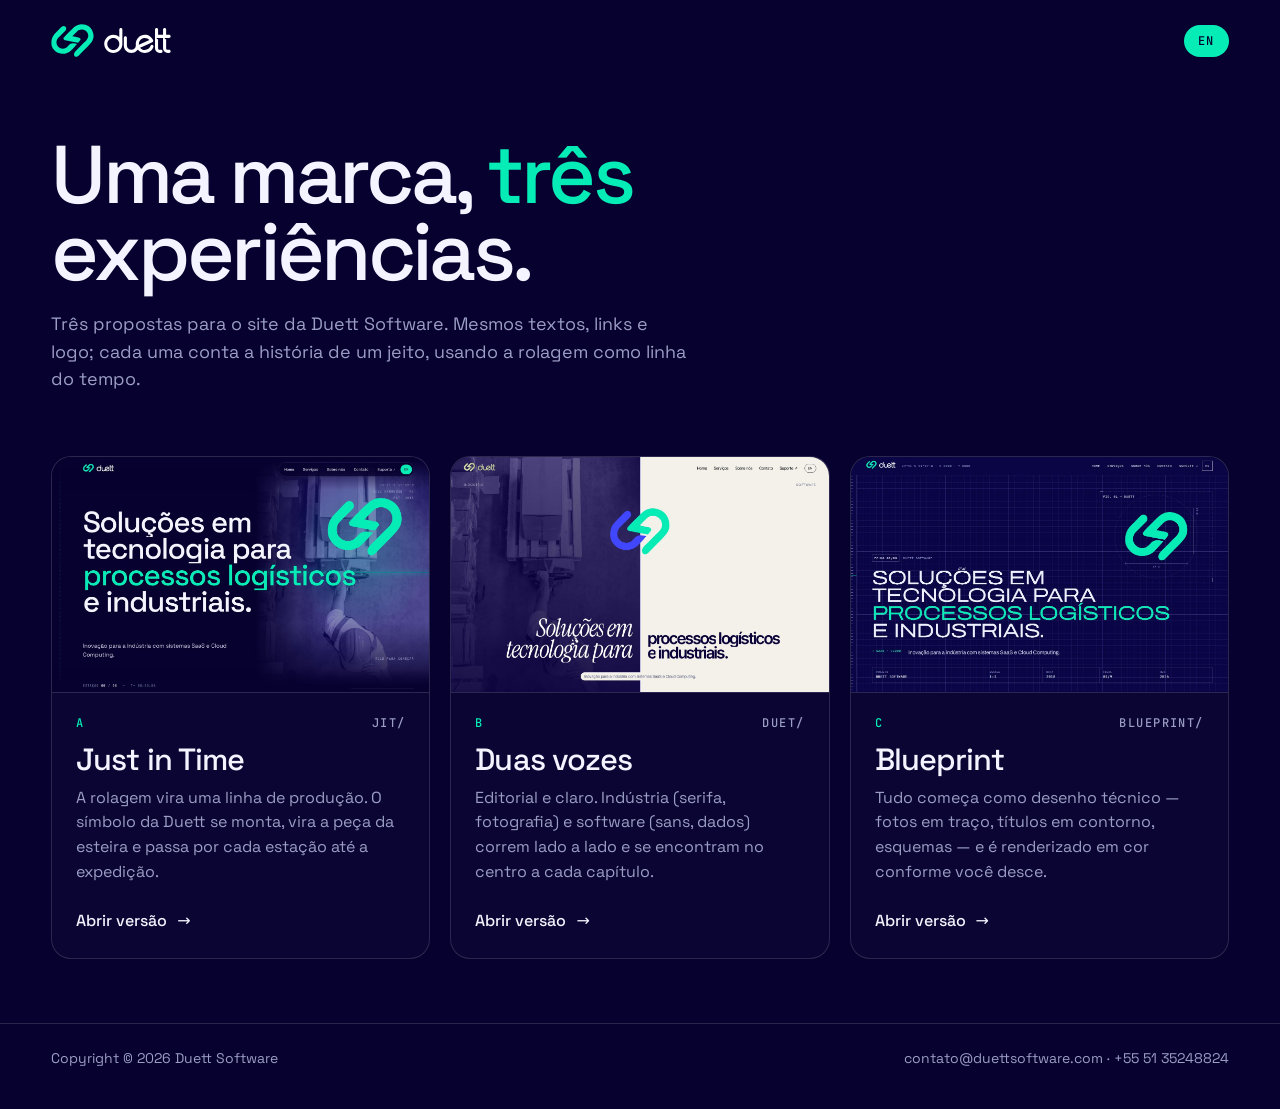
==== index.html @ bbc28833 "Recreate duettsoftware.com as three scroll-driven experiences Same copy, links, contacts and logo as" ====
<!doctype html>
<html lang="pt-BR">
<head>
  <meta charset="utf-8">
  <meta name="viewport" content="width=device-width, initial-scale=1, viewport-fit=cover">
  <title>Duett Software — três versões</title>
  <meta name="description" content="Três propostas de site para a Duett Software: Just in Time, Duas vozes e Blueprint.">
  <meta name="theme-color" content="#07012f">
  <link rel="icon" href="assets/img/favicon.png">
  <link rel="stylesheet" href="assets/fonts/fonts.css">
  <style>
    :root { --navy: #07012f; --ink: #f3f4ff; --muted: #9a9dc4; --line: rgba(243, 244, 255, .14); --mint: #06ecb7; --blue: #4146ff; --ease: cubic-bezier(.2, .7, .1, 1); }
    *, *::before, *::after { box-sizing: border-box; }
    body { margin: 0; min-height: 100svh; background: var(--navy); color: var(--ink); font: 400 16px/1.55 'Space Grotesk', system-ui, sans-serif; -webkit-font-smoothing: antialiased; }
    a { color: inherit; }
    header { display: flex; justify-content: space-between; align-items: center; padding: 24px clamp(16px, 4vw, 56px); }
    header .brand { width: 120px; }
    header svg { width: 100%; height: auto; display: block; }
    .lang { font: 500 12px/1 'JetBrains Mono', monospace; letter-spacing: .12em; background: var(--mint); color: var(--navy); border: 0; border-radius: 999px; padding: 10px 14px; cursor: pointer; }
    .lang:hover { background: var(--ink); }
    .lang:focus-visible, a:focus-visible { outline: 2px solid var(--mint); outline-offset: 4px; }
    main { padding: clamp(24px, 6vh, 64px) clamp(16px, 4vw, 56px) 64px; }
    h1 { font-weight: 500; font-size: clamp(40px, 6.4vw, 108px); line-height: .94; letter-spacing: -.045em; margin: 0 0 20px; max-width: 14ch; }
    h1 em { font-style: normal; color: var(--mint); }
    .intro { color: var(--muted); max-width: 58ch; font-size: clamp(17px, 1.4vw, 20px); margin: 0 0 clamp(40px, 7vh, 80px); }
    .grid { display: grid; grid-template-columns: repeat(3, 1fr); gap: 20px; }
    .v { position: relative; display: flex; flex-direction: column; text-decoration: none; border: 1px solid var(--line); border-radius: 20px; overflow: hidden; background: rgba(255, 255, 255, .02); transition: border-color .5s var(--ease), transform .6s var(--ease); }
    .v:hover { border-color: var(--mint); transform: translateY(-6px); }
    .v figure { margin: 0; aspect-ratio: 16 / 10; overflow: hidden; border-bottom: 1px solid var(--line); }
    .v img { width: 100%; height: 100%; object-fit: cover; object-position: top; display: block; transition: transform 1.2s var(--ease); }
    .v:hover img { transform: scale(1.05); }
    .v .body { padding: 24px; display: flex; flex-direction: column; gap: 10px; flex: 1; }
    .v .k { font: 500 12px/1 'JetBrains Mono', monospace; letter-spacing: .12em; text-transform: uppercase; color: var(--muted); display: flex; justify-content: space-between; }
    .v .k b { color: var(--mint); font-weight: 500; }
    .v h2 { font-weight: 500; font-size: clamp(26px, 2.4vw, 36px); letter-spacing: -.03em; line-height: 1; margin: 6px 0 0; }
    .v p { color: var(--muted); margin: 0; }
    .v .go { margin-top: auto; padding-top: 14px; display: inline-flex; gap: 10px; align-items: center; font-weight: 500; }
    .v .go span { transition: transform .45s var(--ease); }
    .v:hover .go span { transform: translateX(6px); }
    footer { padding: 24px clamp(16px, 4vw, 56px) 40px; color: var(--muted); font-size: 14px; display: flex; justify-content: space-between; gap: 16px; flex-wrap: wrap; border-top: 1px solid var(--line); }
    footer a { text-decoration: none; }
    footer a:hover { color: var(--mint); }
    @media (max-width: 900px) { .grid { grid-template-columns: 1fr; } }
    @media (prefers-reduced-motion: reduce) { * { transition: none !important; } }
  </style>
</head>
<body>
  <header>
    <a class="brand" id="brand" href="https://www.duettsoftware.com/" aria-label="Duett Software"></a>
    <button class="lang" type="button" id="lang"></button>
  </header>
  <main>
    <h1 id="title"></h1>
    <p class="intro" id="intro"></p>
    <div class="grid" id="grid"></div>
  </main>
  <footer><span>Copyright © 2026 Duett Software</span><span><a href="mailto:contato@duettsoftware.com">contato@duettsoftware.com</a> · <a href="tel:+555135248824">+55 51 35248824</a></span></footer>

  <script src="assets/shared/logo.js"></script>
  <script>
    (function () {
      var q = new URLSearchParams(location.search).get('lang'), lang = q;
      if (lang !== 'en' && lang !== 'pt') { try { lang = localStorage.getItem('duett-lang'); } catch (e) {} }
      if (lang !== 'en') lang = 'pt';
      var t = {
        pt: { title: 'Uma marca, <em>três</em> experiências.', intro: 'Três propostas para o site da Duett Software. Mesmos textos, links e logo; cada uma conta a história de um jeito, usando a rolagem como linha do tempo.', open: 'Abrir versão', lang: 'EN', langLabel: 'Switch to English', htmlLang: 'pt-BR',
          v: [
            ['jit', 'A', 'Just in Time', 'A rolagem vira uma linha de produção. O símbolo da Duett se monta, vira a peça da esteira e passa por cada estação até a expedição.'],
            ['duet', 'B', 'Duas vozes', 'Editorial e claro. Indústria (serifa, fotografia) e software (sans, dados) correm lado a lado e se encontram no centro a cada capítulo.'],
            ['blueprint', 'C', 'Blueprint', 'Tudo começa como desenho técnico — fotos em traço, títulos em contorno, esquemas — e é renderizado em cor conforme você desce.']
          ] },
        en: { title: 'One brand, <em>three</em> experiences.', intro: 'Three proposals for the Duett Software website. Same copy, links and logo; each one tells the story differently, using scroll as its timeline.', open: 'Open version', lang: 'PT', langLabel: 'Mudar para português', htmlLang: 'en',
          v: [
            ['jit', 'A', 'Just in Time', 'Scrolling becomes a production line. The Duett mark assembles itself, becomes the part on the conveyor and passes every station on its way to shipping.'],
            ['duet', 'B', 'Two voices', 'Light and editorial. Industry (serif, photography) and software (sans, data) run side by side and meet in the middle at every chapter.'],
            ['blueprint', 'C', 'Blueprint', 'Everything starts as a technical drawing — line-art photos, outlined type, schematics — and renders into full colour as you scroll.']
          ] }
      }[lang];
      document.documentElement.lang = t.htmlLang;
      document.getElementById('brand').innerHTML = duettLogo();
      document.getElementById('title').innerHTML = t.title;
      document.getElementById('intro').textContent = t.intro;
      var b = document.getElementById('lang');
      b.textContent = t.lang; b.setAttribute('aria-label', t.langLabel);
      b.addEventListener('click', function () {
        var n = lang === 'en' ? 'pt' : 'en';
        try { localStorage.setItem('duett-lang', n); } catch (e) {}
        location.search = '?lang=' + n;
      });
      document.getElementById('grid').innerHTML = t.v.map(function (v) {
        return '<a class="v" href="' + v[0] + '/?lang=' + lang + '"><figure><img src="assets/img/previews/' + v[0] + '.jpg" alt="" loading="lazy"></figure>' +
          '<div class="body"><span class="k"><b>' + v[1] + '</b><span>' + v[0] + '/</span></span><h2>' + v[2] + '</h2><p>' + v[3] + '</p><span class="go">' + t.open + ' <span>→</span></span></div></a>';
      }).join('');
    })();
  </script>
</body>
</html>
---- assets/fonts/fonts.css ----
/* Fontes auto-hospedadas (Google Fonts, licença SIL OFL). */
@font-face { font-family: 'Archivo'; font-style: normal; font-stretch: 62% 125%; font-weight: 300 800; font-display: swap; src: url(Archivo-normal-300-800-latin-ext.woff2) format('woff2'); unicode-range: U+0100-02BA, U+02BD-02C5, U+02C7-02CC, U+02CE-02D7, U+02DD-02FF, U+0304, U+0308, U+0329, U+1D00-1DBF, U+1E00-1E9F, U+1EF2-1EFF, U+2020, U+20A0-20AB, U+20AD-20C0, U+2113, U+2C60-2C7F, U+A720-A7FF; }
@font-face { font-family: 'Archivo'; font-style: normal; font-stretch: 62% 125%; font-weight: 300 800; font-display: swap; src: url(Archivo-normal-300-800-latin.woff2) format('woff2'); unicode-range: U+0000-00FF, U+0131, U+0152-0153, U+02BB-02BC, U+02C6, U+02DA, U+02DC, U+0304, U+0308, U+0329, U+2000-206F, U+20AC, U+2122, U+2191, U+2193, U+2212, U+2215, U+FEFF, U+FFFD; }
@font-face { font-family: 'IBM Plex Mono'; font-style: normal; font-weight: 400; font-display: swap; src: url(IBMPlexMono-normal-400-latin-ext.woff2) format('woff2'); unicode-range: U+0100-02BA, U+02BD-02C5, U+02C7-02CC, U+02CE-02D7, U+02DD-02FF, U+0304, U+0308, U+0329, U+1D00-1DBF, U+1E00-1E9F, U+1EF2-1EFF, U+2020, U+20A0-20AB, U+20AD-20C0, U+2113, U+2C60-2C7F, U+A720-A7FF; }
@font-face { font-family: 'IBM Plex Mono'; font-style: normal; font-weight: 400; font-display: swap; src: url(IBMPlexMono-normal-400-latin.woff2) format('woff2'); unicode-range: U+0000-00FF, U+0131, U+0152-0153, U+02BB-02BC, U+02C6, U+02DA, U+02DC, U+0304, U+0308, U+0329, U+2000-206F, U+20AC, U+2122, U+2191, U+2193, U+2212, U+2215, U+FEFF, U+FFFD; }
@font-face { font-family: 'IBM Plex Mono'; font-style: normal; font-weight: 500; font-display: swap; src: url(IBMPlexMono-normal-500-latin-ext.woff2) format('woff2'); unicode-range: U+0100-02BA, U+02BD-02C5, U+02C7-02CC, U+02CE-02D7, U+02DD-02FF, U+0304, U+0308, U+0329, U+1D00-1DBF, U+1E00-1E9F, U+1EF2-1EFF, U+2020, U+20A0-20AB, U+20AD-20C0, U+2113, U+2C60-2C7F, U+A720-A7FF; }
@font-face { font-family: 'IBM Plex Mono'; font-style: normal; font-weight: 500; font-display: swap; src: url(IBMPlexMono-normal-500-latin.woff2) format('woff2'); unicode-range: U+0000-00FF, U+0131, U+0152-0153, U+02BB-02BC, U+02C6, U+02DA, U+02DC, U+0304, U+0308, U+0329, U+2000-206F, U+20AC, U+2122, U+2191, U+2193, U+2212, U+2215, U+FEFF, U+FFFD; }
@font-face { font-family: 'Instrument Serif'; font-style: italic; font-weight: 400; font-display: swap; src: url(InstrumentSerif-italic-400-latin-ext.woff2) format('woff2'); unicode-range: U+0100-02BA, U+02BD-02C5, U+02C7-02CC, U+02CE-02D7, U+02DD-02FF, U+0304, U+0308, U+0329, U+1D00-1DBF, U+1E00-1E9F, U+1EF2-1EFF, U+2020, U+20A0-20AB, U+20AD-20C0, U+2113, U+2C60-2C7F, U+A720-A7FF; }
@font-face { font-family: 'Instrument Serif'; font-style: italic; font-weight: 400; font-display: swap; src: url(InstrumentSerif-italic-400-latin.woff2) format('woff2'); unicode-range: U+0000-00FF, U+0131, U+0152-0153, U+02BB-02BC, U+02C6, U+02DA, U+02DC, U+0304, U+0308, U+0329, U+2000-206F, U+20AC, U+2122, U+2191, U+2193, U+2212, U+2215, U+FEFF, U+FFFD; }
@font-face { font-family: 'Instrument Serif'; font-style: normal; font-weight: 400; font-display: swap; src: url(InstrumentSerif-normal-400-latin-ext.woff2) format('woff2'); unicode-range: U+0100-02BA, U+02BD-02C5, U+02C7-02CC, U+02CE-02D7, U+02DD-02FF, U+0304, U+0308, U+0329, U+1D00-1DBF, U+1E00-1E9F, U+1EF2-1EFF, U+2020, U+20A0-20AB, U+20AD-20C0, U+2113, U+2C60-2C7F, U+A720-A7FF; }
@font-face { font-family: 'Instrument Serif'; font-style: normal; font-weight: 400; font-display: swap; src: url(InstrumentSerif-normal-400-latin.woff2) format('woff2'); unicode-range: U+0000-00FF, U+0131, U+0152-0153, U+02BB-02BC, U+02C6, U+02DA, U+02DC, U+0304, U+0308, U+0329, U+2000-206F, U+20AC, U+2122, U+2191, U+2193, U+2212, U+2215, U+FEFF, U+FFFD; }
@font-face { font-family: 'Inter Tight'; font-style: normal; font-weight: 300 600; font-display: swap; src: url(InterTight-normal-300-latin-ext.woff2) format('woff2'); unicode-range: U+0100-02BA, U+02BD-02C5, U+02C7-02CC, U+02CE-02D7, U+02DD-02FF, U+0304, U+0308, U+0329, U+1D00-1DBF, U+1E00-1E9F, U+1EF2-1EFF, U+2020, U+20A0-20AB, U+20AD-20C0, U+2113, U+2C60-2C7F, U+A720-A7FF; }
@font-face { font-family: 'Inter Tight'; font-style: normal; font-weight: 300 600; font-display: swap; src: url(InterTight-normal-300-latin.woff2) format('woff2'); unicode-range: U+0000-00FF, U+0131, U+0152-0153, U+02BB-02BC, U+02C6, U+02DA, U+02DC, U+0304, U+0308, U+0329, U+2000-206F, U+20AC, U+2122, U+2191, U+2193, U+2212, U+2215, U+FEFF, U+FFFD; }
@font-face { font-family: 'JetBrains Mono'; font-style: normal; font-weight: 400 500; font-display: swap; src: url(JetBrainsMono-normal-400-latin-ext.woff2) format('woff2'); unicode-range: U+0100-02BA, U+02BD-02C5, U+02C7-02CC, U+02CE-02D7, U+02DD-02FF, U+0304, U+0308, U+0329, U+1D00-1DBF, U+1E00-1E9F, U+1EF2-1EFF, U+2020, U+20A0-20AB, U+20AD-20C0, U+2113, U+2C60-2C7F, U+A720-A7FF; }
@font-face { font-family: 'JetBrains Mono'; font-style: normal; font-weight: 400 500; font-display: swap; src: url(JetBrainsMono-normal-400-latin.woff2) format('woff2'); unicode-range: U+0000-00FF, U+0131, U+0152-0153, U+02BB-02BC, U+02C6, U+02DA, U+02DC, U+0304, U+0308, U+0329, U+2000-206F, U+20AC, U+2122, U+2191, U+2193, U+2212, U+2215, U+FEFF, U+FFFD; }
@font-face { font-family: 'Space Grotesk'; font-style: normal; font-weight: 400 600; font-display: swap; src: url(SpaceGrotesk-normal-400-latin-ext.woff2) format('woff2'); unicode-range: U+0100-02BA, U+02BD-02C5, U+02C7-02CC, U+02CE-02D7, U+02DD-02FF, U+0304, U+0308, U+0329, U+1D00-1DBF, U+1E00-1E9F, U+1EF2-1EFF, U+2020, U+20A0-20AB, U+20AD-20C0, U+2113, U+2C60-2C7F, U+A720-A7FF; }
@font-face { font-family: 'Space Grotesk'; font-style: normal; font-weight: 400 600; font-display: swap; src: url(SpaceGrotesk-normal-400-latin.woff2) format('woff2'); unicode-range: U+0000-00FF, U+0131, U+0152-0153, U+02BB-02BC, U+02C6, U+02DA, U+02DC, U+0304, U+0308, U+0329, U+2000-206F, U+20AC, U+2122, U+2191, U+2193, U+2212, U+2215, U+FEFF, U+FFFD; }
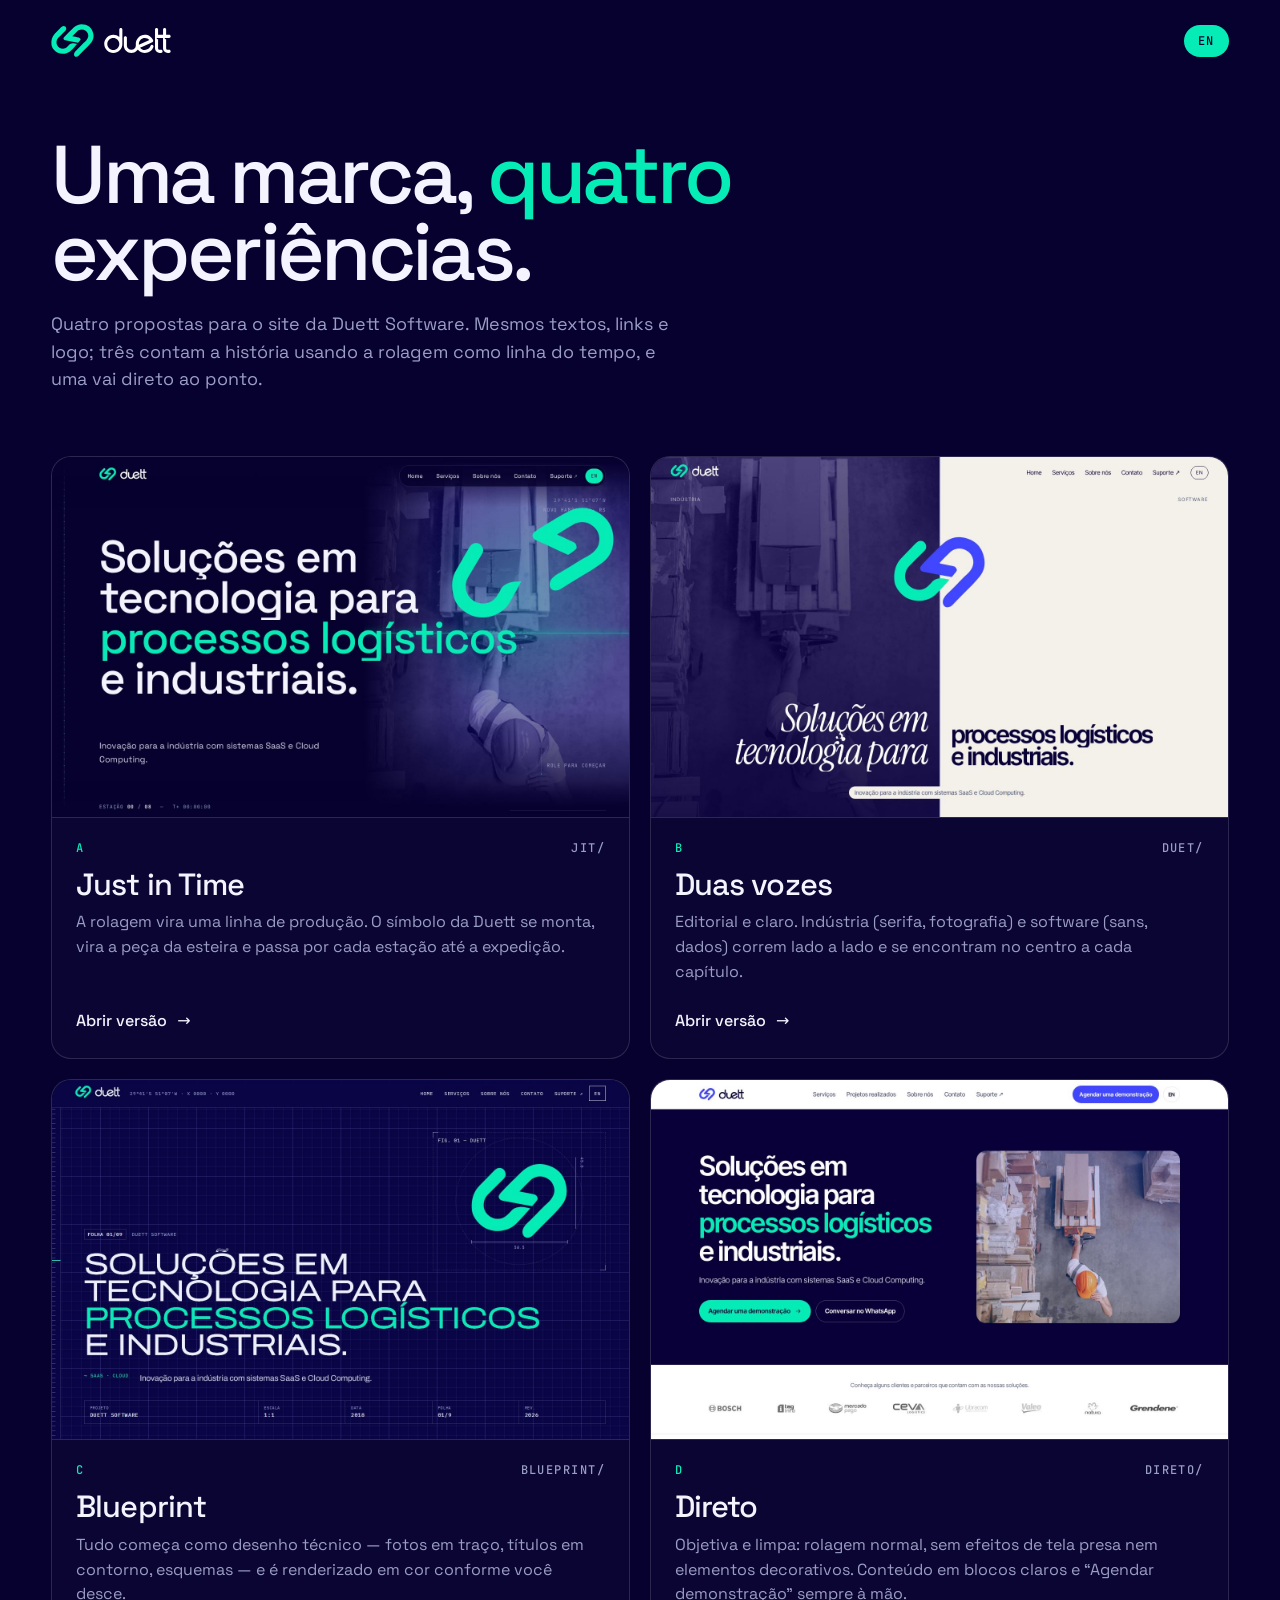
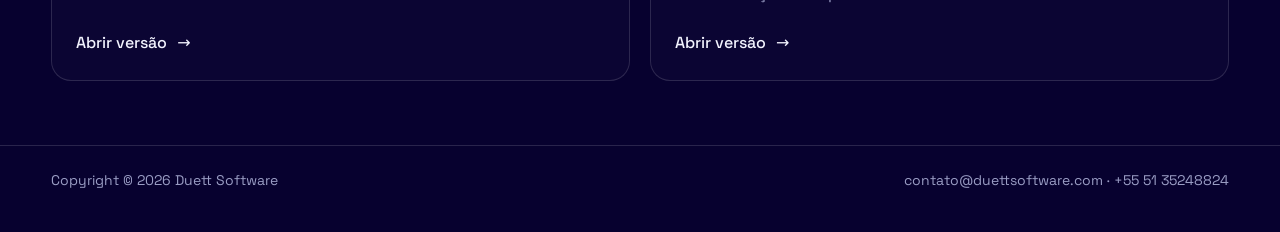
==== commit dbfbe155: "Add version D (Direto): normal scrolling, no decorative elements A straightforward page built from t" ====
--- a/index.html
+++ b/index.html
@@ -3,8 +3,8 @@
 <head>
   <meta charset="utf-8">
   <meta name="viewport" content="width=device-width, initial-scale=1, viewport-fit=cover">
-  <title>Duett Software — três versões</title>
-  <meta name="description" content="Três propostas de site para a Duett Software: Just in Time, Duas vozes e Blueprint.">
+  <title>Duett Software — versões</title>
+  <meta name="description" content="Propostas de site para a Duett Software: Just in Time, Duas vozes, Blueprint e Direto.">
   <meta name="theme-color" content="#07012f">
   <link rel="icon" href="assets/img/favicon.png">
   <link rel="stylesheet" href="assets/fonts/fonts.css">
@@ -23,7 +23,7 @@
     h1 { font-weight: 500; font-size: clamp(40px, 6.4vw, 108px); line-height: .94; letter-spacing: -.045em; margin: 0 0 20px; max-width: 14ch; }
     h1 em { font-style: normal; color: var(--mint); }
     .intro { color: var(--muted); max-width: 58ch; font-size: clamp(17px, 1.4vw, 20px); margin: 0 0 clamp(40px, 7vh, 80px); }
-    .grid { display: grid; grid-template-columns: repeat(3, 1fr); gap: 20px; }
+    .grid { display: grid; grid-template-columns: repeat(2, 1fr); gap: 20px; }
     .v { position: relative; display: flex; flex-direction: column; text-decoration: none; border: 1px solid var(--line); border-radius: 20px; overflow: hidden; background: rgba(255, 255, 255, .02); transition: border-color .5s var(--ease), transform .6s var(--ease); }
     .v:hover { border-color: var(--mint); transform: translateY(-6px); }
     .v figure { margin: 0; aspect-ratio: 16 / 10; overflow: hidden; border-bottom: 1px solid var(--line); }
@@ -63,17 +63,19 @@
       if (lang !== 'en' && lang !== 'pt') { try { lang = localStorage.getItem('duett-lang'); } catch (e) {} }
       if (lang !== 'en') lang = 'pt';
       var t = {
-        pt: { title: 'Uma marca, <em>três</em> experiências.', intro: 'Três propostas para o site da Duett Software. Mesmos textos, links e logo; cada uma conta a história de um jeito, usando a rolagem como linha do tempo.', open: 'Abrir versão', lang: 'EN', langLabel: 'Switch to English', htmlLang: 'pt-BR',
+        pt: { title: 'Uma marca, <em>quatro</em> experiências.', intro: 'Quatro propostas para o site da Duett Software. Mesmos textos, links e logo; três contam a história usando a rolagem como linha do tempo, e uma vai direto ao ponto.', open: 'Abrir versão', lang: 'EN', langLabel: 'Switch to English', htmlLang: 'pt-BR',
           v: [
             ['jit', 'A', 'Just in Time', 'A rolagem vira uma linha de produção. O símbolo da Duett se monta, vira a peça da esteira e passa por cada estação até a expedição.'],
             ['duet', 'B', 'Duas vozes', 'Editorial e claro. Indústria (serifa, fotografia) e software (sans, dados) correm lado a lado e se encontram no centro a cada capítulo.'],
-            ['blueprint', 'C', 'Blueprint', 'Tudo começa como desenho técnico — fotos em traço, títulos em contorno, esquemas — e é renderizado em cor conforme você desce.']
+            ['blueprint', 'C', 'Blueprint', 'Tudo começa como desenho técnico — fotos em traço, títulos em contorno, esquemas — e é renderizado em cor conforme você desce.'],
+            ['direto', 'D', 'Direto', 'Objetiva e limpa: rolagem normal, sem efeitos de tela presa nem elementos decorativos. Conteúdo em blocos claros e “Agendar demonstração” sempre à mão.']
           ] },
-        en: { title: 'One brand, <em>three</em> experiences.', intro: 'Three proposals for the Duett Software website. Same copy, links and logo; each one tells the story differently, using scroll as its timeline.', open: 'Open version', lang: 'PT', langLabel: 'Mudar para português', htmlLang: 'en',
+        en: { title: 'One brand, <em>four</em> experiences.', intro: 'Four proposals for the Duett Software website. Same copy, links and logo; three tell the story using scroll as a timeline, and one gets straight to the point.', open: 'Open version', lang: 'PT', langLabel: 'Mudar para português', htmlLang: 'en',
           v: [
             ['jit', 'A', 'Just in Time', 'Scrolling becomes a production line. The Duett mark assembles itself, becomes the part on the conveyor and passes every station on its way to shipping.'],
             ['duet', 'B', 'Two voices', 'Light and editorial. Industry (serif, photography) and software (sans, data) run side by side and meet in the middle at every chapter.'],
-            ['blueprint', 'C', 'Blueprint', 'Everything starts as a technical drawing — line-art photos, outlined type, schematics — and renders into full colour as you scroll.']
+            ['blueprint', 'C', 'Blueprint', 'Everything starts as a technical drawing — line-art photos, outlined type, schematics — and renders into full colour as you scroll.'],
+            ['direto', 'D', 'Direct', 'Clean and to the point: normal scrolling, no pinned screens or decorative elements. Content in clear blocks, with “Book a demo” always at hand.']
           ] }
       }[lang];
       document.documentElement.lang = t.htmlLang;
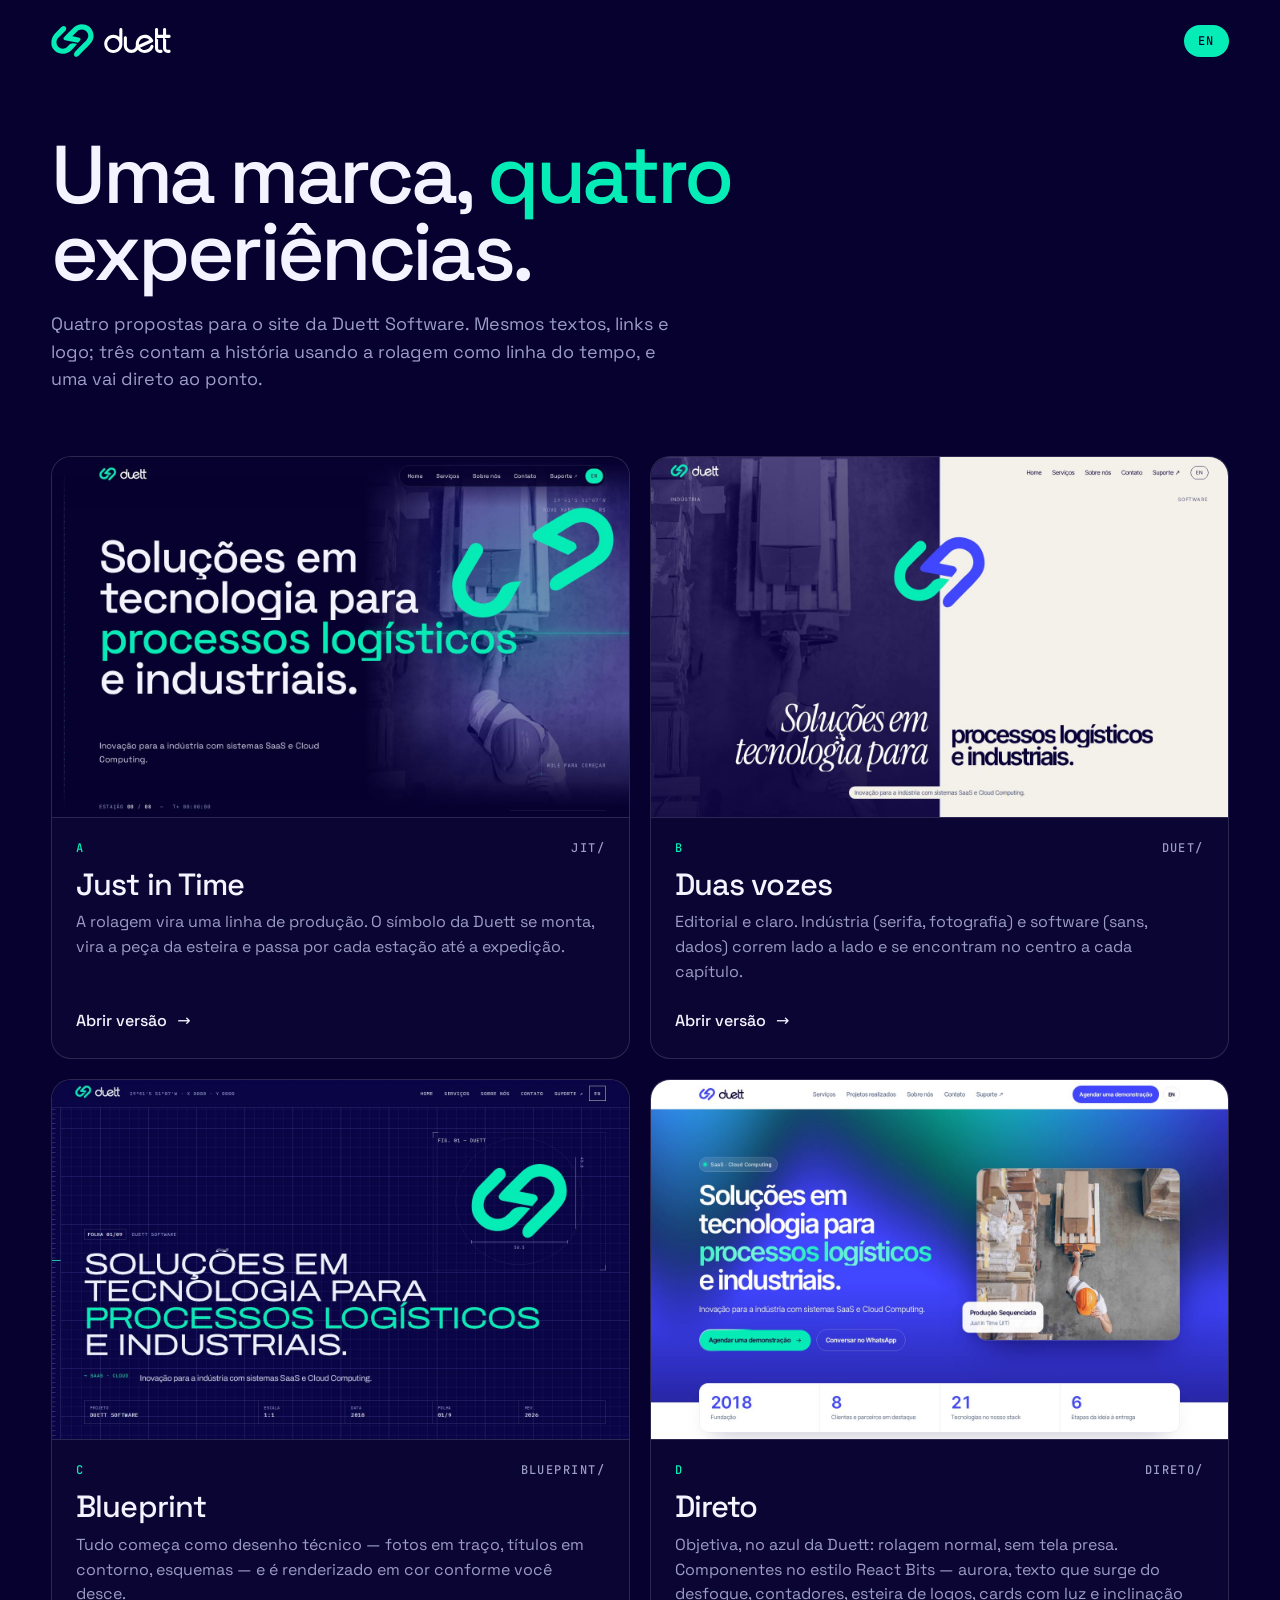
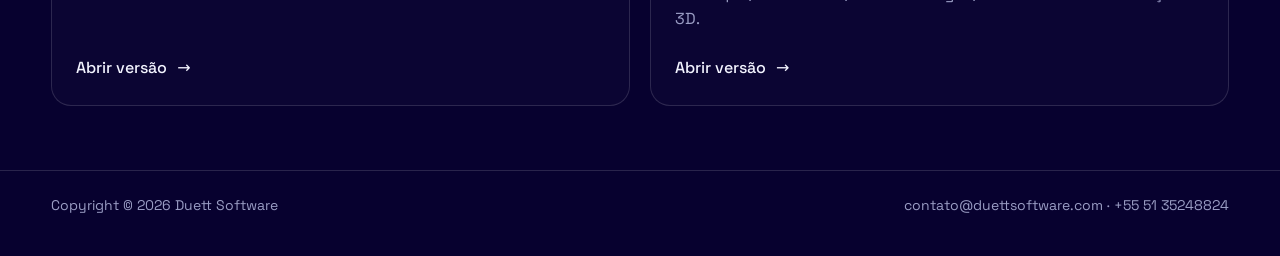
==== commit 7ea51ab3: "Version D: Duett blue palette and React Bits–style components Use the original site's palette (hero " ====
--- a/index.html
+++ b/index.html
@@ -68,14 +68,14 @@
             ['jit', 'A', 'Just in Time', 'A rolagem vira uma linha de produção. O símbolo da Duett se monta, vira a peça da esteira e passa por cada estação até a expedição.'],
             ['duet', 'B', 'Duas vozes', 'Editorial e claro. Indústria (serifa, fotografia) e software (sans, dados) correm lado a lado e se encontram no centro a cada capítulo.'],
             ['blueprint', 'C', 'Blueprint', 'Tudo começa como desenho técnico — fotos em traço, títulos em contorno, esquemas — e é renderizado em cor conforme você desce.'],
-            ['direto', 'D', 'Direto', 'Objetiva e limpa: rolagem normal, sem efeitos de tela presa nem elementos decorativos. Conteúdo em blocos claros e “Agendar demonstração” sempre à mão.']
+            ['direto', 'D', 'Direto', 'Objetiva, no azul da Duett: rolagem normal, sem tela presa. Componentes no estilo React Bits — aurora, texto que surge do desfoque, contadores, esteira de logos, cards com luz e inclinação 3D.']
           ] },
         en: { title: 'One brand, <em>four</em> experiences.', intro: 'Four proposals for the Duett Software website. Same copy, links and logo; three tell the story using scroll as a timeline, and one gets straight to the point.', open: 'Open version', lang: 'PT', langLabel: 'Mudar para português', htmlLang: 'en',
           v: [
             ['jit', 'A', 'Just in Time', 'Scrolling becomes a production line. The Duett mark assembles itself, becomes the part on the conveyor and passes every station on its way to shipping.'],
             ['duet', 'B', 'Two voices', 'Light and editorial. Industry (serif, photography) and software (sans, data) run side by side and meet in the middle at every chapter.'],
             ['blueprint', 'C', 'Blueprint', 'Everything starts as a technical drawing — line-art photos, outlined type, schematics — and renders into full colour as you scroll.'],
-            ['direto', 'D', 'Direct', 'Clean and to the point: normal scrolling, no pinned screens or decorative elements. Content in clear blocks, with “Book a demo” always at hand.']
+            ['direto', 'D', 'Direct', 'Direct, in Duett blue: normal scrolling, no pinned screens. React Bits–style components — aurora, blur-in text, counters, logo loop, spotlight and 3D-tilt cards.']
           ] }
       }[lang];
       document.documentElement.lang = t.htmlLang;
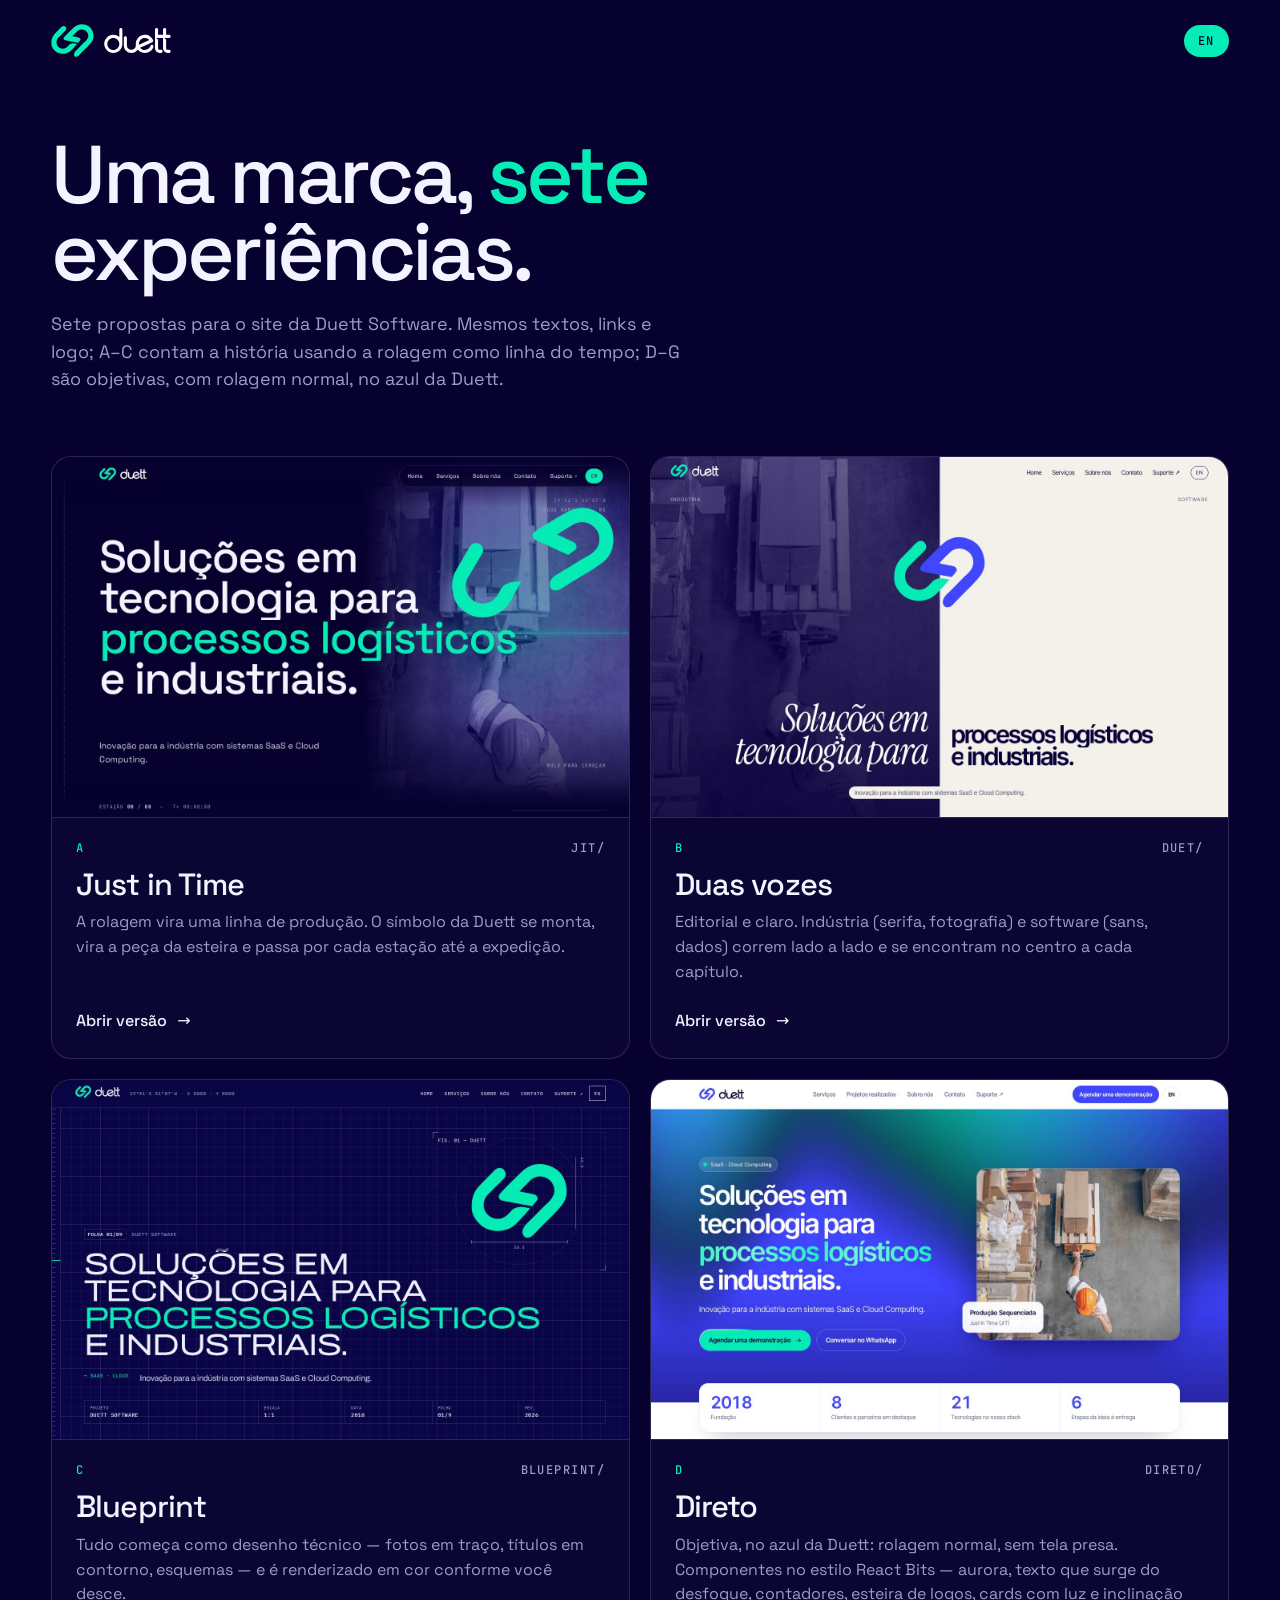
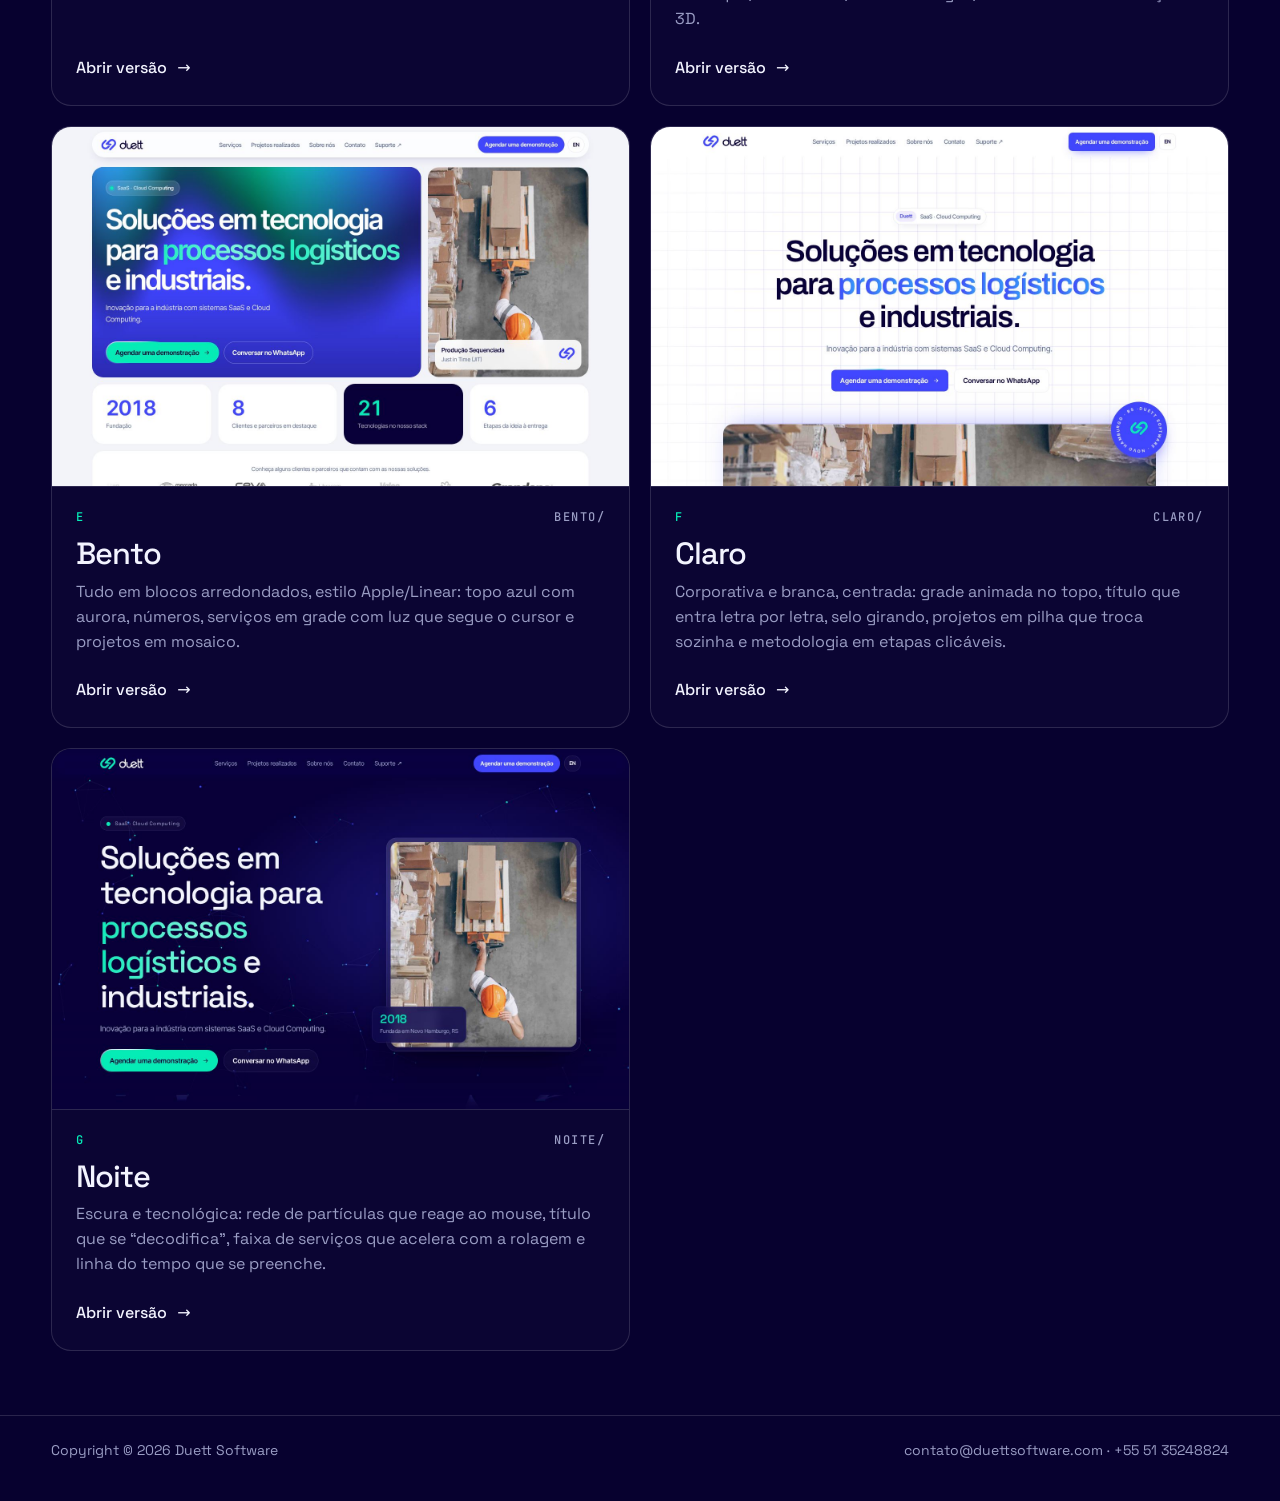
==== commit e8769f28: "Add versions E (Bento), F (Claro) and G (Noite) Three more direct, normal-scrolling versions in the " ====
--- a/index.html
+++ b/index.html
@@ -4,7 +4,7 @@
   <meta charset="utf-8">
   <meta name="viewport" content="width=device-width, initial-scale=1, viewport-fit=cover">
   <title>Duett Software — versões</title>
-  <meta name="description" content="Propostas de site para a Duett Software: Just in Time, Duas vozes, Blueprint e Direto.">
+  <meta name="description" content="Propostas de site para a Duett Software: Just in Time, Duas vozes, Blueprint, Direto, Bento, Claro e Noite.">
   <meta name="theme-color" content="#07012f">
   <link rel="icon" href="assets/img/favicon.png">
   <link rel="stylesheet" href="assets/fonts/fonts.css">
@@ -63,19 +63,25 @@
       if (lang !== 'en' && lang !== 'pt') { try { lang = localStorage.getItem('duett-lang'); } catch (e) {} }
       if (lang !== 'en') lang = 'pt';
       var t = {
-        pt: { title: 'Uma marca, <em>quatro</em> experiências.', intro: 'Quatro propostas para o site da Duett Software. Mesmos textos, links e logo; três contam a história usando a rolagem como linha do tempo, e uma vai direto ao ponto.', open: 'Abrir versão', lang: 'EN', langLabel: 'Switch to English', htmlLang: 'pt-BR',
+        pt: { title: 'Uma marca, <em>sete</em> experiências.', intro: 'Sete propostas para o site da Duett Software. Mesmos textos, links e logo; A–C contam a história usando a rolagem como linha do tempo; D–G são objetivas, com rolagem normal, no azul da Duett.', open: 'Abrir versão', lang: 'EN', langLabel: 'Switch to English', htmlLang: 'pt-BR',
           v: [
             ['jit', 'A', 'Just in Time', 'A rolagem vira uma linha de produção. O símbolo da Duett se monta, vira a peça da esteira e passa por cada estação até a expedição.'],
             ['duet', 'B', 'Duas vozes', 'Editorial e claro. Indústria (serifa, fotografia) e software (sans, dados) correm lado a lado e se encontram no centro a cada capítulo.'],
             ['blueprint', 'C', 'Blueprint', 'Tudo começa como desenho técnico — fotos em traço, títulos em contorno, esquemas — e é renderizado em cor conforme você desce.'],
-            ['direto', 'D', 'Direto', 'Objetiva, no azul da Duett: rolagem normal, sem tela presa. Componentes no estilo React Bits — aurora, texto que surge do desfoque, contadores, esteira de logos, cards com luz e inclinação 3D.']
+            ['direto', 'D', 'Direto', 'Objetiva, no azul da Duett: rolagem normal, sem tela presa. Componentes no estilo React Bits — aurora, texto que surge do desfoque, contadores, esteira de logos, cards com luz e inclinação 3D.'],
+            ['bento', 'E', 'Bento', 'Tudo em blocos arredondados, estilo Apple/Linear: topo azul com aurora, números, serviços em grade com luz que segue o cursor e projetos em mosaico.'],
+            ['claro', 'F', 'Claro', 'Corporativa e branca, centrada: grade animada no topo, título que entra letra por letra, selo girando, projetos em pilha que troca sozinha e metodologia em etapas clicáveis.'],
+            ['noite', 'G', 'Noite', 'Escura e tecnológica: rede de partículas que reage ao mouse, título que se “decodifica”, faixa de serviços que acelera com a rolagem e linha do tempo que se preenche.']
           ] },
-        en: { title: 'One brand, <em>four</em> experiences.', intro: 'Four proposals for the Duett Software website. Same copy, links and logo; three tell the story using scroll as a timeline, and one gets straight to the point.', open: 'Open version', lang: 'PT', langLabel: 'Mudar para português', htmlLang: 'en',
+        en: { title: 'One brand, <em>seven</em> experiences.', intro: 'Seven proposals for the Duett Software website. Same copy, links and logo; A–C tell the story using scroll as a timeline; D–G are direct, with normal scrolling, in Duett blue.', open: 'Open version', lang: 'PT', langLabel: 'Mudar para português', htmlLang: 'en',
           v: [
             ['jit', 'A', 'Just in Time', 'Scrolling becomes a production line. The Duett mark assembles itself, becomes the part on the conveyor and passes every station on its way to shipping.'],
             ['duet', 'B', 'Two voices', 'Light and editorial. Industry (serif, photography) and software (sans, data) run side by side and meet in the middle at every chapter.'],
             ['blueprint', 'C', 'Blueprint', 'Everything starts as a technical drawing — line-art photos, outlined type, schematics — and renders into full colour as you scroll.'],
-            ['direto', 'D', 'Direct', 'Direct, in Duett blue: normal scrolling, no pinned screens. React Bits–style components — aurora, blur-in text, counters, logo loop, spotlight and 3D-tilt cards.']
+            ['direto', 'D', 'Direct', 'Direct, in Duett blue: normal scrolling, no pinned screens. React Bits–style components — aurora, blur-in text, counters, logo loop, spotlight and 3D-tilt cards.'],
+            ['bento', 'E', 'Bento', 'Everything in rounded blocks, Apple/Linear style: blue aurora hero, stats, services grid with cursor spotlight and a project mosaic.'],
+            ['claro', 'F', 'Light', 'Corporate, white and centred: animated grid hero, letter-by-letter headline, rotating seal, auto-swapping project stack and click-through methodology steps.'],
+            ['noite', 'G', 'Night', 'Dark and techy: particle network that reacts to the mouse, self-decrypting headline, a services band that speeds up with scrolling and a filling timeline.']
           ] }
       }[lang];
       document.documentElement.lang = t.htmlLang;
